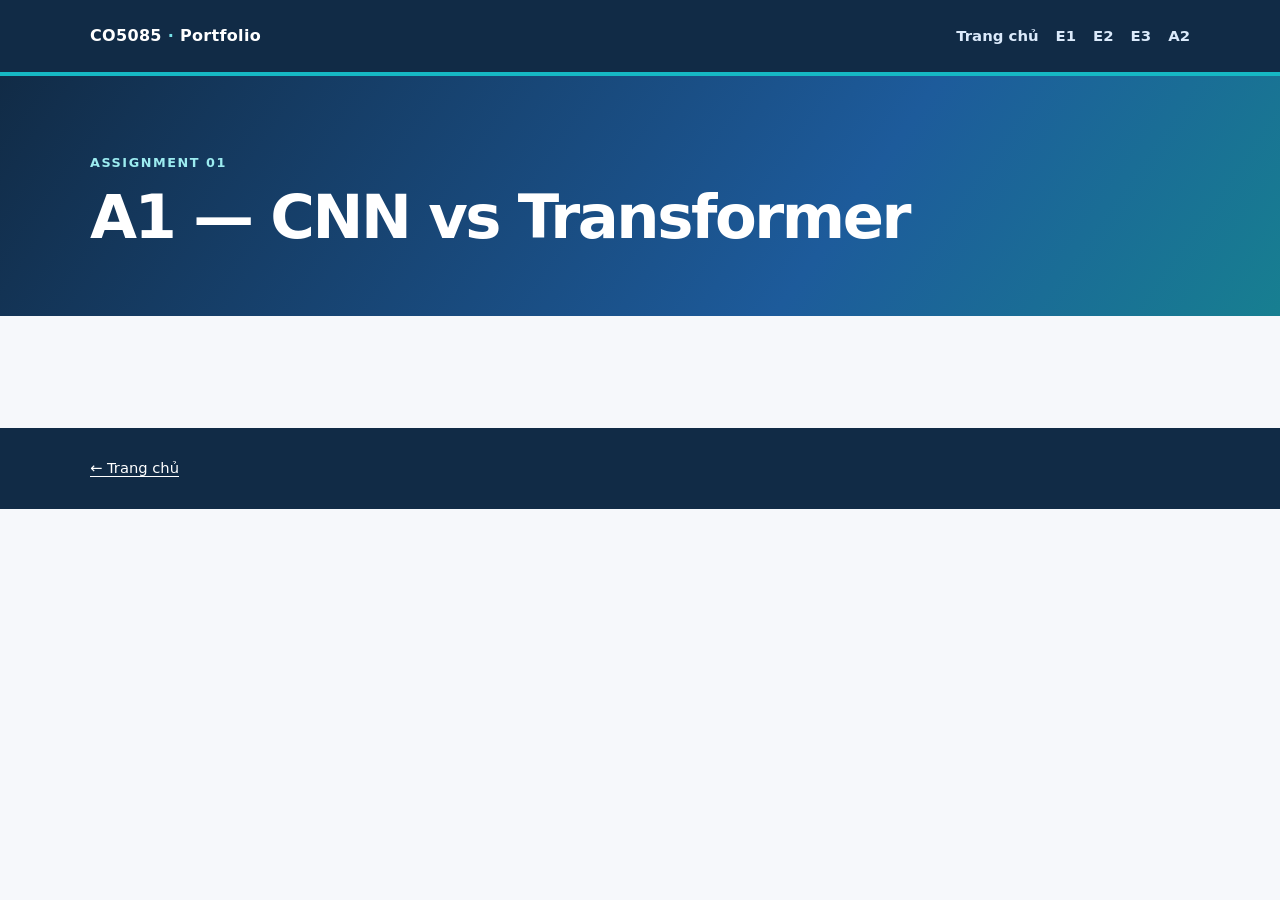
==== A1/index.html @ 1f2e8d32 "Add CO5085 GitHub Pages" ====
<!doctype html><html lang="vi"><head><meta charset="utf-8"><meta name="viewport" content="width=device-width, initial-scale=1"><title>A1 | CO5085</title><link rel="stylesheet" href="../assets/css/site.css"></head><body><header class="site-header"><div class="container header-inner"><a class="brand" href="../index.html">CO5085 <span>·</span> Portfolio</a><nav class="nav"><a href="../index.html">Trang chủ</a><a href="../E1/">E1</a><a href="../E2/">E2</a><a href="../E3/">E3</a><a href="../A2/">A2</a></nav></div></header><section class="hero"><div class="container"><p class="eyebrow">Assignment 01</p><h1>A1 — CNN vs Transformer</h1></div></section><main class="container"></main><footer class="site-footer"><div class="container"><p><a href="../index.html">← Trang chủ</a></p></div></footer></body></html>
---- assets/css/site.css ----
:root{--navy:#112b46;--blue:#1769e0;--cyan:#16b8c4;--ink:#162033;--muted:#617087;--paper:#f6f8fb;--white:#fff;--line:#dbe3ed;--radius:16px}*{box-sizing:border-box}html{scroll-behavior:smooth}body{margin:0;background:var(--paper);color:var(--ink);font-family:Inter,system-ui,-apple-system,"Segoe UI",sans-serif;line-height:1.65}a{color:var(--blue);text-underline-offset:3px}.container{width:min(1100px,calc(100% - 40px));margin:auto}.site-header{background:var(--navy);border-bottom:4px solid var(--cyan)}.header-inner{min-height:72px;display:flex;align-items:center;justify-content:space-between;gap:24px}.brand{color:#fff;text-decoration:none;font-weight:800;letter-spacing:.02em}.brand span{color:#76e1e6}.nav{display:flex;flex-wrap:wrap;gap:8px 17px}.nav a{color:#dbeafb;text-decoration:none;font-size:.93rem;font-weight:650}.nav a:hover{color:#fff;text-decoration:underline}.hero{padding:76px 0 64px;background:linear-gradient(125deg,#112b46,#1d5b9b 65%,#177f91);color:#fff}.eyebrow{margin:0 0 10px;color:#9cecf0;font-size:.8rem;font-weight:800;letter-spacing:.12em;text-transform:uppercase}.hero h1{max-width:850px;margin:0;color:#fff;font-size:clamp(2.1rem,5vw,3.8rem);line-height:1.14;letter-spacing:-.04em}.hero p:not(.eyebrow){max-width:760px;margin:20px 0 0;color:#e4effb;font-size:1.08rem}.hero-actions{display:flex;flex-wrap:wrap;gap:12px;margin-top:27px}.button{display:inline-block;padding:11px 17px;border:1px solid #fff;border-radius:10px;background:#fff;color:#14395e;font-weight:800;text-decoration:none}.button.alt{background:transparent;color:#fff;border-color:rgba(255,255,255,.7)}main{padding:48px 0 64px}section+section{margin-top:42px}.section-title{margin:0 0 8px;color:var(--navy);font-size:clamp(1.45rem,3vw,2rem)}.section-intro{margin:0 0 22px;color:var(--muted)}.grid{display:grid;grid-template-columns:repeat(3,1fr);gap:18px}.grid.two{grid-template-columns:repeat(2,1fr)}.card{padding:24px;border:1px solid var(--line);border-radius:var(--radius);background:var(--white);box-shadow:0 4px 13px rgba(17,43,70,.04)}.card h2,.card h3{margin-top:0;color:var(--navy)}.label{margin:0 0 7px;color:var(--blue);font-size:.78rem;font-weight:800;letter-spacing:.1em;text-transform:uppercase}.details{display:grid;grid-template-columns:.85fr 1.15fr;gap:24px}.info-list{padding:0;margin:0;list-style:none}.info-list li{padding:11px 0;border-bottom:1px solid var(--line)}.info-list li:last-child{border-bottom:0}.info-list strong{display:block;color:var(--navy)}.table-wrap{overflow-x:auto;border:1px solid var(--line);border-radius:12px;background:#fff}table{width:100%;border-collapse:collapse;min-width:600px}th,td{padding:13px 15px;border-bottom:1px solid var(--line);text-align:left;vertical-align:top}th{background:#eff5fd;color:var(--navy);font-size:.9rem}tr:last-child td{border-bottom:0}code{padding:.12em .35em;border-radius:5px;background:#eaf0f7}.site-footer{padding:28px 0;background:var(--navy);color:#cbd9e8;font-size:.92rem}.site-footer p{margin:0}.site-footer a{color:#fff}@media(max-width:780px){.header-inner{padding:14px 0;align-items:flex-start;flex-direction:column}.hero{padding:56px 0 50px}.grid,.grid.two,.details{grid-template-columns:1fr}}
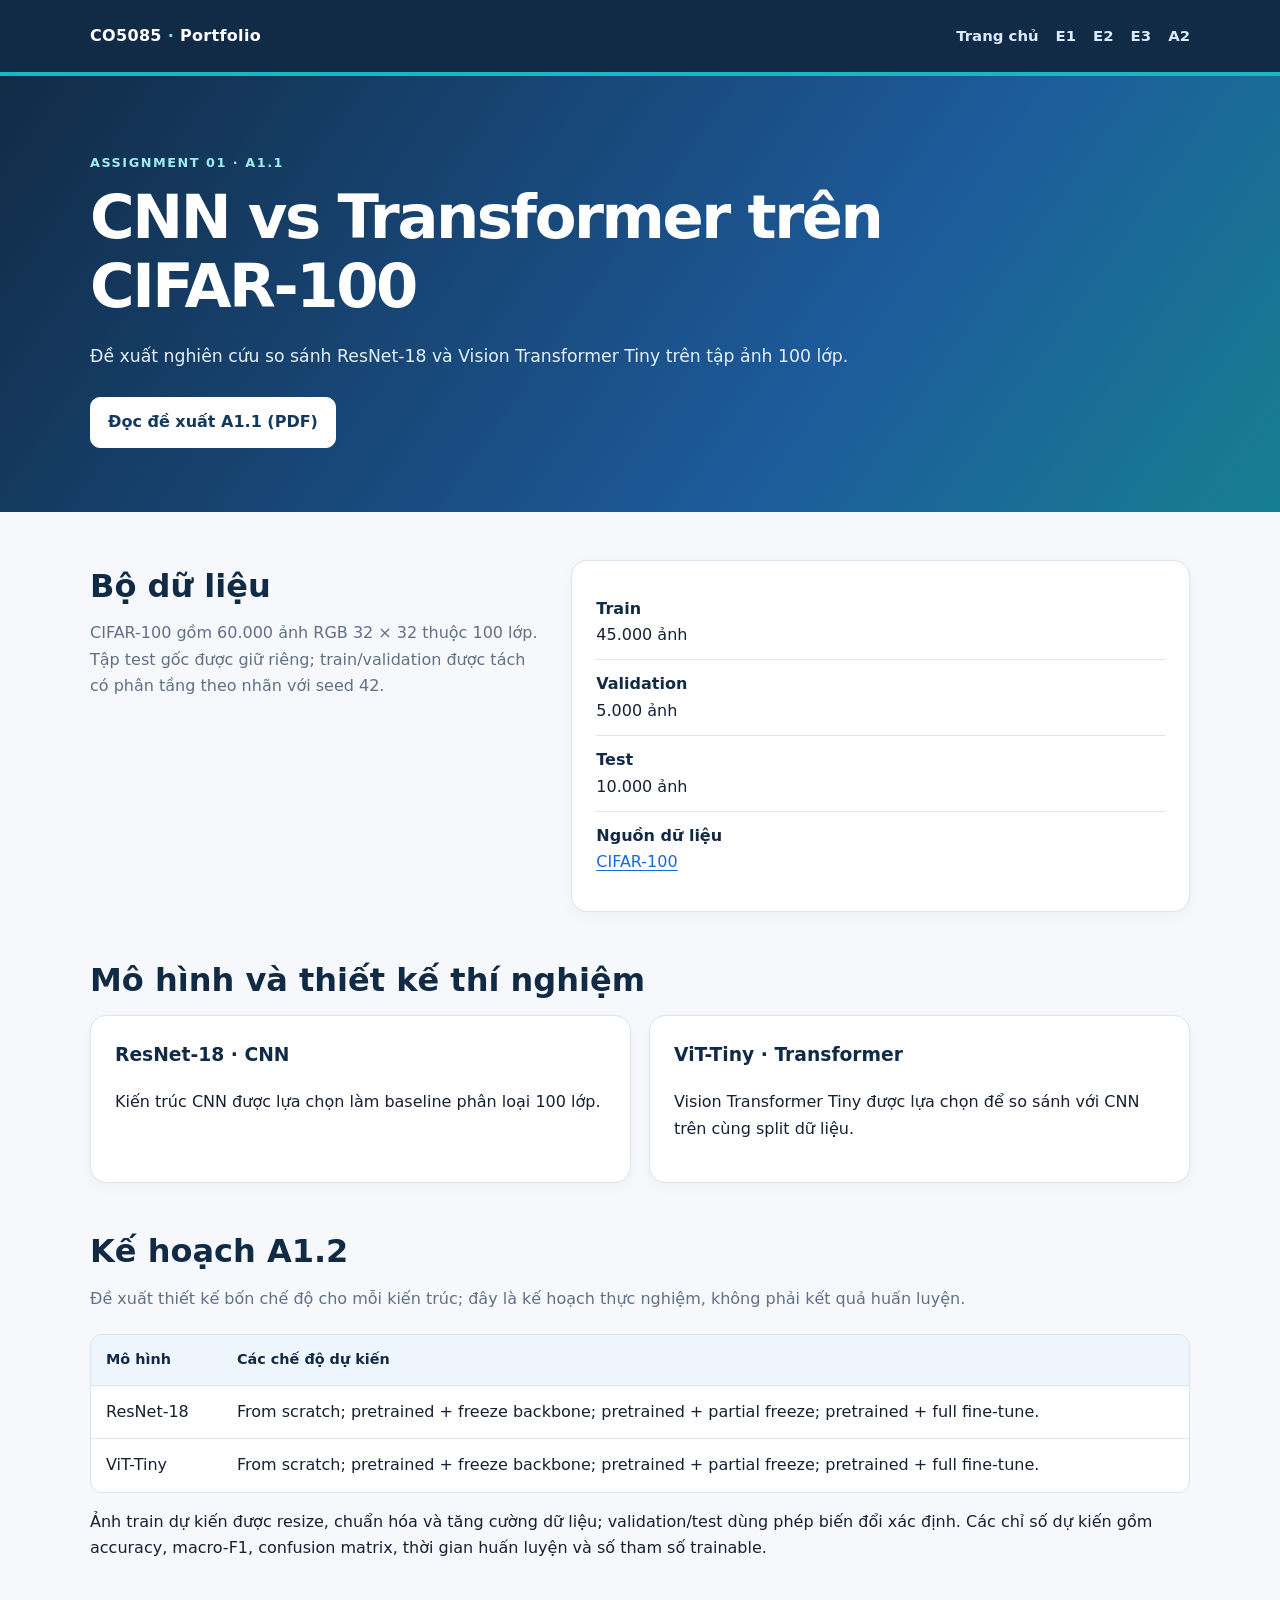
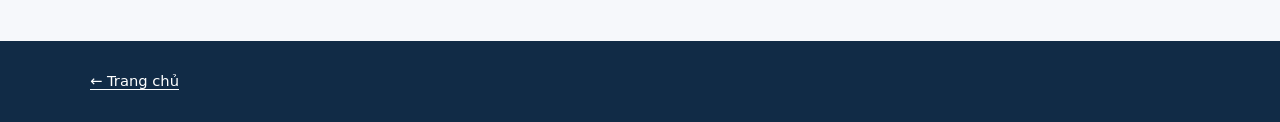
==== commit 8b263598: "Add A1.1 and A2.1 proposals to GitHub Pages" ====
--- a/A1/index.html
+++ b/A1/index.html
@@ -1 +1,20 @@
-<!doctype html><html lang="vi"><head><meta charset="utf-8"><meta name="viewport" content="width=device-width, initial-scale=1"><title>A1 | CO5085</title><link rel="stylesheet" href="../assets/css/site.css"></head><body><header class="site-header"><div class="container header-inner"><a class="brand" href="../index.html">CO5085 <span>·</span> Portfolio</a><nav class="nav"><a href="../index.html">Trang chủ</a><a href="../E1/">E1</a><a href="../E2/">E2</a><a href="../E3/">E3</a><a href="../A2/">A2</a></nav></div></header><section class="hero"><div class="container"><p class="eyebrow">Assignment 01</p><h1>A1 — CNN vs Transformer</h1></div></section><main class="container"></main><footer class="site-footer"><div class="container"><p><a href="../index.html">← Trang chủ</a></p></div></footer></body></html>+<!doctype html>
+<html lang="vi">
+<head>
+  <meta charset="utf-8">
+  <meta name="viewport" content="width=device-width, initial-scale=1">
+  <meta name="description" content="Đề xuất A1.1: CNN vs Transformer trên CIFAR-100.">
+  <title>A1.1 — CNN vs Transformer | CO5085</title>
+  <link rel="stylesheet" href="../assets/css/site.css">
+</head>
+<body>
+  <header class="site-header"><div class="container header-inner"><a class="brand" href="../index.html">CO5085 <span>·</span> Portfolio</a><nav class="nav" aria-label="Điều hướng"><a href="../index.html">Trang chủ</a><a href="../E1/">E1</a><a href="../E2/">E2</a><a href="../E3/">E3</a><a href="../A2/">A2</a></nav></div></header>
+  <section class="hero"><div class="container"><p class="eyebrow">Assignment 01 · A1.1</p><h1>CNN vs Transformer trên CIFAR-100</h1><p>Đề xuất nghiên cứu so sánh ResNet-18 và Vision Transformer Tiny trên tập ảnh 100 lớp.</p><div class="hero-actions"><a class="button" href="A1.1-proposal.pdf">Đọc đề xuất A1.1 (PDF)</a></div></div></section>
+  <main class="container">
+    <section class="details"><div><h2 class="section-title">Bộ dữ liệu</h2><p class="section-intro">CIFAR-100 gồm 60.000 ảnh RGB 32 × 32 thuộc 100 lớp. Tập test gốc được giữ riêng; train/validation được tách có phân tầng theo nhãn với seed 42.</p></div><div class="card"><ul class="info-list"><li><strong>Train</strong>45.000 ảnh</li><li><strong>Validation</strong>5.000 ảnh</li><li><strong>Test</strong>10.000 ảnh</li><li><strong>Nguồn dữ liệu</strong><a href="https://www.cs.toronto.edu/~kriz/cifar.html">CIFAR-100</a></li></ul></div></section>
+    <section><h2 class="section-title">Mô hình và thiết kế thí nghiệm</h2><div class="grid two"><article class="card"><h3>ResNet-18 · CNN</h3><p>Kiến trúc CNN được lựa chọn làm baseline phân loại 100 lớp.</p></article><article class="card"><h3>ViT-Tiny · Transformer</h3><p>Vision Transformer Tiny được lựa chọn để so sánh với CNN trên cùng split dữ liệu.</p></article></div></section>
+    <section><h2 class="section-title">Kế hoạch A1.2</h2><p class="section-intro">Đề xuất thiết kế bốn chế độ cho mỗi kiến trúc; đây là kế hoạch thực nghiệm, không phải kết quả huấn luyện.</p><div class="table-wrap"><table><thead><tr><th>Mô hình</th><th>Các chế độ dự kiến</th></tr></thead><tbody><tr><td>ResNet-18</td><td>From scratch; pretrained + freeze backbone; pretrained + partial freeze; pretrained + full fine-tune.</td></tr><tr><td>ViT-Tiny</td><td>From scratch; pretrained + freeze backbone; pretrained + partial freeze; pretrained + full fine-tune.</td></tr></tbody></table></div><p>Ảnh train dự kiến được resize, chuẩn hóa và tăng cường dữ liệu; validation/test dùng phép biến đổi xác định. Các chỉ số dự kiến gồm accuracy, macro-F1, confusion matrix, thời gian huấn luyện và số tham số trainable.</p></section>
+  </main>
+  <footer class="site-footer"><div class="container"><p><a href="../index.html">← Trang chủ</a></p></div></footer>
+</body>
+</html>
